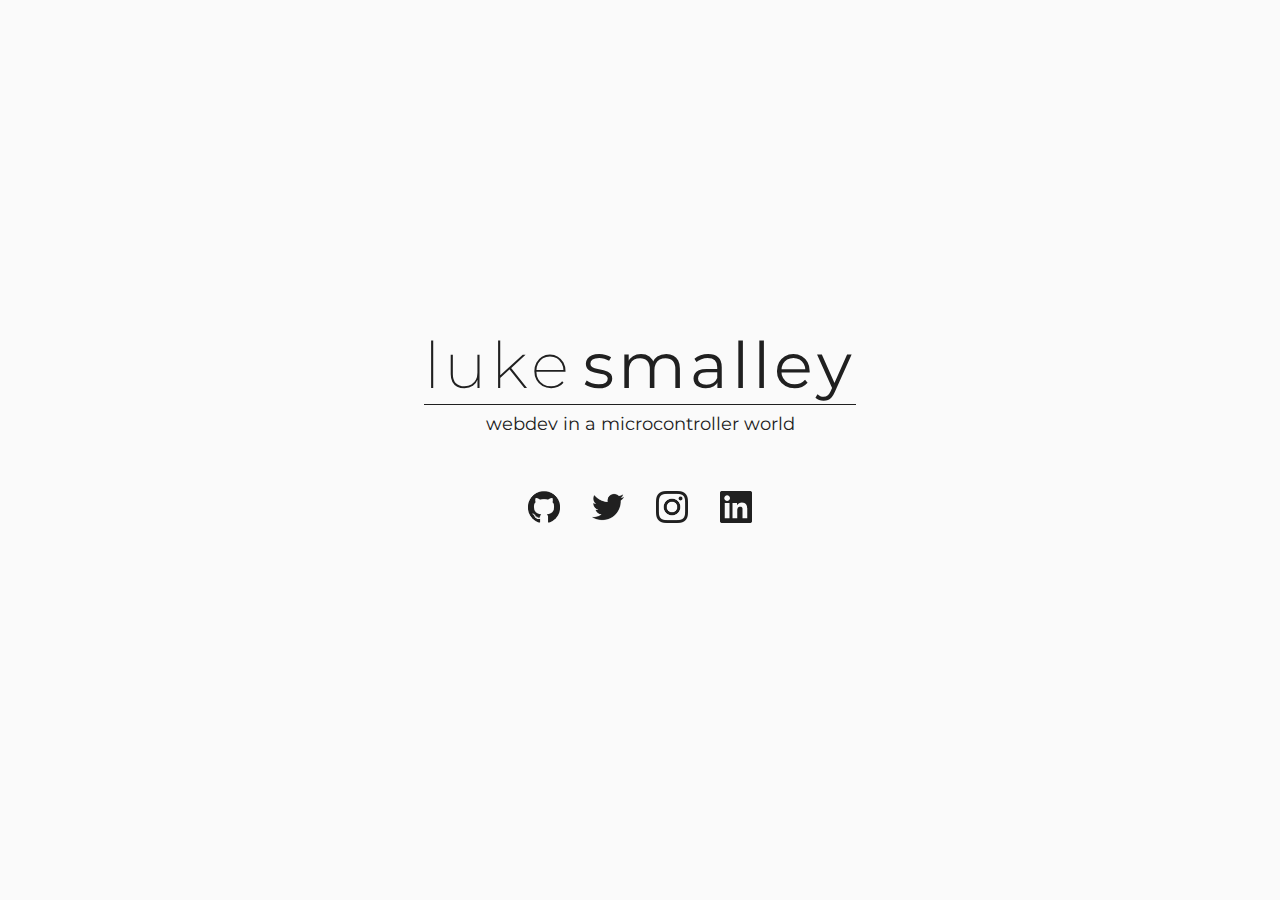
==== index.html @ 5326d5d7 "Fix relative paths" ====
<!doctype html>

<html lang="en">
  <head>
    <title>Luke Smalley</title>
    <link rel="stylesheet" href="https://fonts.googleapis.com/css?family=Montserrat:200,400">
    <link rel="stylesheet" href="./index.css"/>
  </head>
  <body>
    <!-- Heading -->
    <div class="heading">
      <h1 class="heading__title">luke&hairsp;<span class="heading__title--bold">smalley</span></h1>
      <h2 class="heading__subtitle">webdev in a microcontroller world</h2>
      <div class="heading__links">
        <a class="heading__link" href="https://github.com/lukedsmalley">
          <img class="heading__link-image" src="/github.png"/></a>
        <a class="heading__link" href="https://twitter.com/lukedsmalley">
          <img class="heading__link-image" src="/twitter.png"/></a>
        <a class="heading__link" href="https://www.instagram.com/lukedsmalley/">
          <img class="heading__link-image" src="/instagram.png"/></a>
        <a class="heading__link" href="https://linkedin.com/in/lukedsmalley/">
          <img class="heading__link-image" src="/linkedin.png"/></a>
      </div>
    </div>
  </body>
</html>
---- index.css ----
body {
  display: flex;
  flex-direction: column;
  align-items: center;
  background: #fafafa;
  color: #202020;
  font-family: 'Montserrat', sans-serif;
  margin: 0;
}

.heading {
  display: flex;
  flex-direction: column;
  justify-content: center;
  align-items: center;
  min-height: 100vh;
}

.heading__title {
  margin: 0;
  font-size: 64px;
  font-weight: 200;
  letter-spacing: 4px;
  border-bottom: 1px solid #202020;
}

.heading__title--bold {
  font-weight: 400;
}

.heading__subtitle {
  margin: 0;
  padding: 8px 0;
  font-size: 18px;
  font-weight: 400;
}

.heading__links {
  display: flex;
  justify-content: center;
  margin: 32px 0;
}

.heading__link {
  margin: 16px;
}

.heading__link-image {
  position: relative;
  height: 32px;
  width: 32px;
  transition: transform ease-in-out 0.2s;
}

.heading__link-image:hover {
  transform: scale(1.25)
}
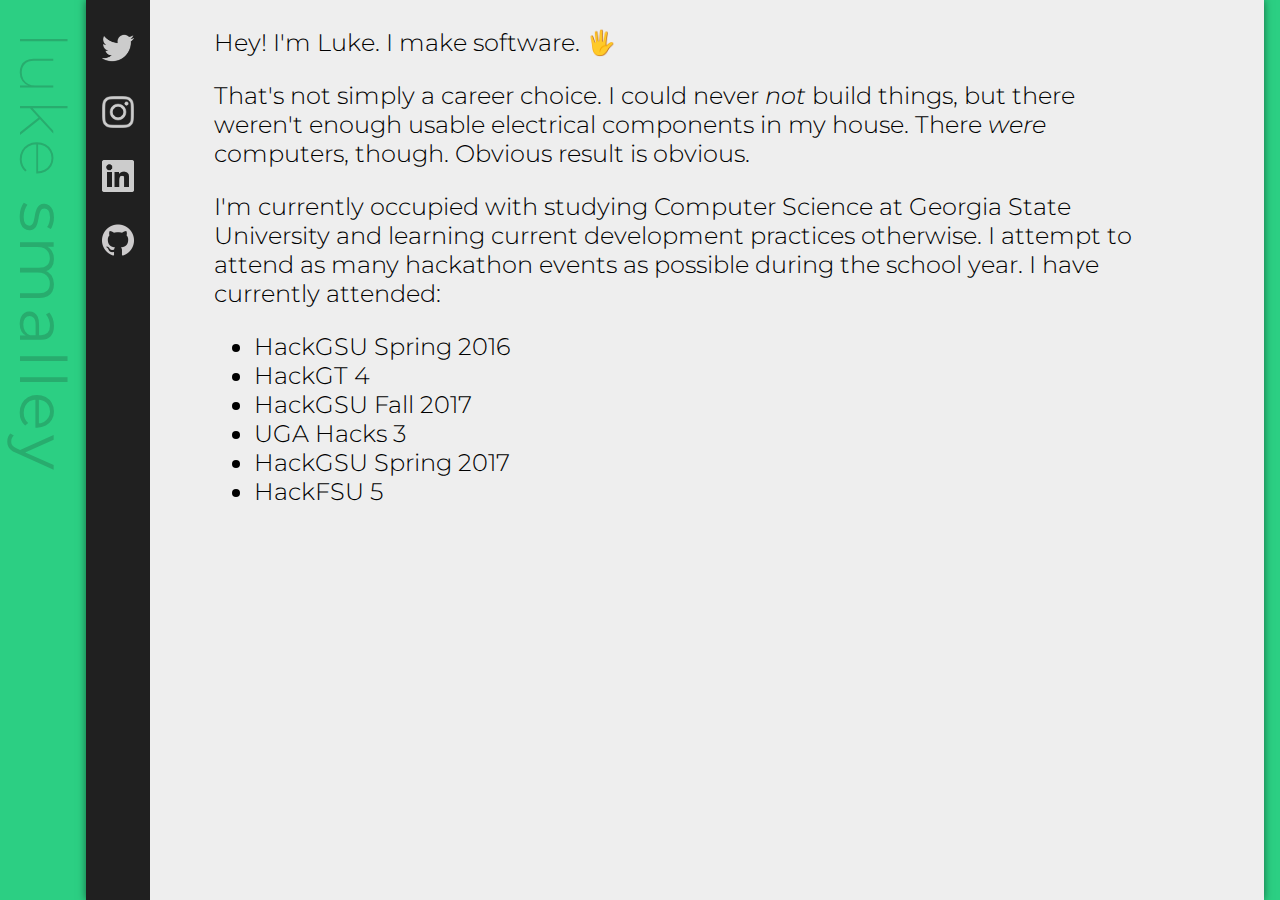
==== commit f167c100: "Colorful Update" ====
--- a/index.html
+++ b/index.html
@@ -3,23 +3,43 @@
 <html lang="en">
   <head>
     <title>Luke Smalley</title>
-    <link rel="stylesheet" href="https://fonts.googleapis.com/css?family=Montserrat:200,400">
+    <link rel="stylesheet" href="https://fonts.googleapis.com/css?family=Open+Sans:300,400">
+    <link rel="stylesheet" href="https://fonts.googleapis.com/css?family=Montserrat:200,300,400">
     <link rel="stylesheet" href="./index.css"/>
   </head>
   <body>
-    <!-- Heading -->
-    <div class="heading">
-      <h1 class="heading__title">luke&hairsp;<span class="heading__title--bold">smalley</span></h1>
-      <h2 class="heading__subtitle">webdev in a microcontroller world</h2>
-      <div class="heading__links">
-        <a class="heading__link" href="https://github.com/lukedsmalley">
-          <img class="heading__link-image" src="/github.png"/></a>
-        <a class="heading__link" href="https://twitter.com/lukedsmalley">
-          <img class="heading__link-image" src="/twitter.png"/></a>
-        <a class="heading__link" href="https://www.instagram.com/lukedsmalley/">
-          <img class="heading__link-image" src="/instagram.png"/></a>
-        <a class="heading__link" href="https://linkedin.com/in/lukedsmalley/">
-          <img class="heading__link-image" src="/linkedin.png"/></a>
+    <span class="heading">luke <b>smalley</b></span>
+    <div class="main">
+      <div class="hotlink-bar">
+        <a class="hotlink" href="https://twitter.com/lukedsmalley">
+          <img class="hotlink__inactive-image" src="./logos/twitter-light.png"/>
+          <img class="hotlink__hover-image" src="./logos/twitter-color.png"/>
+        </a>
+        <a class="hotlink" href="https://instagram.com/lukedsmalley">
+          <img class="hotlink__inactive-image" src="./logos/instagram-light.png"/>
+          <img class="hotlink__hover-image" src="./logos/instagram-color.png"/>
+        </a>
+        <a class="hotlink" href="https://linkedin.com/in/lukedsmalley">
+          <img class="hotlink__inactive-image" src="./logos/linkedin-light.png"/>
+          <img class="hotlink__hover-image" src="./logos/linkedin-color.png"/>
+        </a>
+        <a class="hotlink" href="https://github.com/lukedsmalley">
+          <img class="hotlink__inactive-image" src="./logos/github-light.png"/>
+          <img class="hotlink__hover-image" src="./logos/github-color.png"/>
+        </a>
+      </div>
+      <div class="intro">
+        <p>Hey! I'm Luke. I make software. 🖐</p>
+        <p>That's not simply a career choice. I could never <i>not</i> build things, but there weren't enough usable electrical components in my house. There <i>were</i> computers, though. Obvious result is obvious.</p>
+        <p>I'm currently occupied with studying Computer Science at Georgia State University and learning current development practices otherwise. I attempt to attend as many hackathon events as possible during the school year. I have currently attended:</p>
+        <ul>
+          <li>HackGSU Spring 2016</li>
+          <li>HackGT 4</li>
+          <li>HackGSU Fall 2017</li>
+          <li>UGA Hacks 3</li>
+          <li>HackGSU Spring 2017</li>
+          <li>HackFSU 5</li>
+        </ul>
       </div>
     </div>
   </body>
--- a/index.css
+++ b/index.css
@@ -1,58 +1,105 @@
 
 body {
+  align-items: stretch;
+  background-color: rgb(44, 207, 131);
   display: flex;
-  flex-direction: column;
-  align-items: center;
-  background: #fafafa;
-  color: #202020;
   font-family: 'Montserrat', sans-serif;
   margin: 0;
+  min-height: 100vh;
+  padding-right: 16px;
+}
+
+b {
+  font-weight: 400;
+}
+
+p {
+  font-size: 24px;
+  font-weight: 300;
+}
+
+li {
+  font-size: 24px;
+  font-weight: 300;
 }
 
 .heading {
+  color: rgb(40, 172, 110);
+  font-weight: 200;
+  font-size: 64px;
+  letter-spacing: 4px;
+  padding: 32px 4px;
+  text-orientation: mixed;
+  user-select: none;
+  writing-mode: vertical-lr;
+}
+
+.main {
+  align-items: stretch;
+  box-shadow: 0 0 8px rgba(0, 0, 0, 0.5);
+  display: flex;
+  flex-grow: 1;
+  z-index: 999;
+}
+
+.intro {
+  background-color: #eee;
+  flex-grow: 1;
+  padding: 4px 128px 4px 64px;
+}
+
+.hotlink-bar {
+  background-color: #202020;
   display: flex;
   flex-direction: column;
-  justify-content: center;
-  align-items: center;
-  min-height: 100vh;
+  padding: 16px 0;
 }
 
-.heading__title {
-  margin: 0;
-  font-size: 64px;
-  font-weight: 200;
-  letter-spacing: 4px;
-  border-bottom: 1px solid #202020;
+.hotlink {
+  height: 32px;
+  line-height: 0;
+  margin: 16px;
+  position: relative;
+  transform: scale(1);
+  transition: transform 0.3s ease-in-out;
+  width: 32px;
 }
 
-.heading__title--bold {
-  font-weight: 400;
+.hotlink:hover {
+  transform: scale(1.2);
 }
 
-.heading__subtitle {
-  margin: 0;
-  padding: 8px 0;
-  font-size: 18px;
-  font-weight: 400;
+.hotlink__inactive-image, .hotlink__hover-image {
+  opacity: 1;
+  position: absolute;
+  transition: opacity 0.3s ease-in-out;
+  width: 100%;
 }
 
-.heading__links {
-  display: flex;
-  justify-content: center;
-  margin: 32px 0;
-}
+.hotlink__inactive-image:hover { opacity: 0; }
+.hotlink__hover-image { opacity: 0; }
+.hotlink__hover-image:hover { opacity: 1; }
 
-.heading__link {
-  margin: 16px;
-}
+@media (max-width: 640px) {
+  body {
+    flex-direction: column;
+    padding-right: 0;
+  }
 
-.heading__link-image {
-  position: relative;
-  height: 32px;
-  width: 32px;
-  transition: transform ease-in-out 0.2s;
-}
+  .heading {
+    padding: 4px;
+    text-align: center;
+    text-orientation: initial;
+    writing-mode: initial;
+  }
 
-.heading__link-image:hover {
-  transform: scale(1.25)
+  .main {
+    flex-direction: column;
+  }
+
+  .hotlink-bar {
+    justify-content: center;
+    flex-direction: row;
+    padding: 4px;
+  }
 }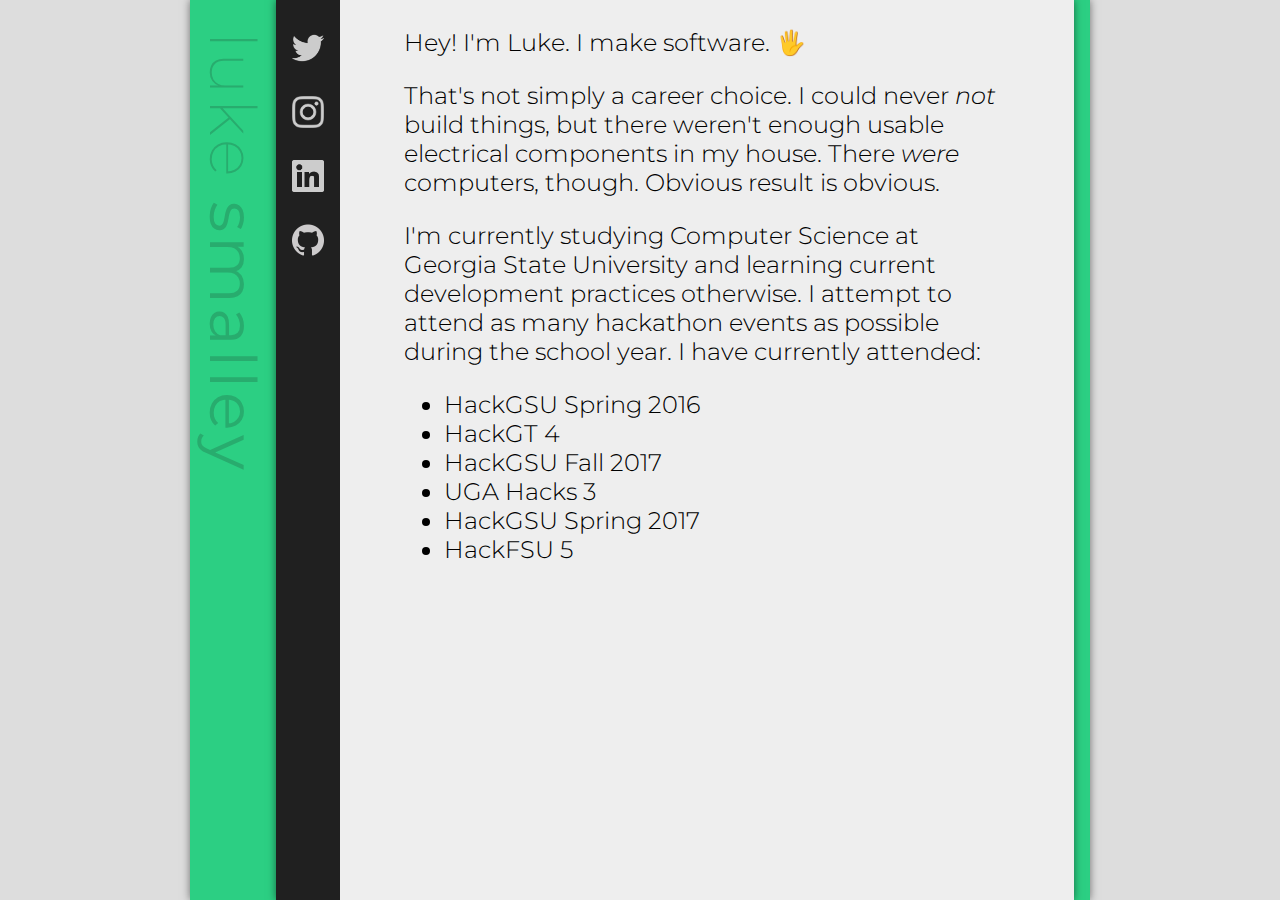
==== commit d5505f50: "Content now has maximum width" ====
--- a/index.html
+++ b/index.html
@@ -8,38 +8,40 @@
     <link rel="stylesheet" href="./index.css"/>
   </head>
   <body>
-    <span class="heading">luke <b>smalley</b></span>
-    <div class="main">
-      <div class="hotlink-bar">
-        <a class="hotlink" href="https://twitter.com/lukedsmalley">
-          <img class="hotlink__inactive-image" src="./logos/twitter-light.png"/>
-          <img class="hotlink__hover-image" src="./logos/twitter-color.png"/>
-        </a>
-        <a class="hotlink" href="https://instagram.com/lukedsmalley">
-          <img class="hotlink__inactive-image" src="./logos/instagram-light.png"/>
-          <img class="hotlink__hover-image" src="./logos/instagram-color.png"/>
-        </a>
-        <a class="hotlink" href="https://linkedin.com/in/lukedsmalley">
-          <img class="hotlink__inactive-image" src="./logos/linkedin-light.png"/>
-          <img class="hotlink__hover-image" src="./logos/linkedin-color.png"/>
-        </a>
-        <a class="hotlink" href="https://github.com/lukedsmalley">
-          <img class="hotlink__inactive-image" src="./logos/github-light.png"/>
-          <img class="hotlink__hover-image" src="./logos/github-color.png"/>
-        </a>
-      </div>
-      <div class="intro">
-        <p>Hey! I'm Luke. I make software. 🖐</p>
-        <p>That's not simply a career choice. I could never <i>not</i> build things, but there weren't enough usable electrical components in my house. There <i>were</i> computers, though. Obvious result is obvious.</p>
-        <p>I'm currently occupied with studying Computer Science at Georgia State University and learning current development practices otherwise. I attempt to attend as many hackathon events as possible during the school year. I have currently attended:</p>
-        <ul>
-          <li>HackGSU Spring 2016</li>
-          <li>HackGT 4</li>
-          <li>HackGSU Fall 2017</li>
-          <li>UGA Hacks 3</li>
-          <li>HackGSU Spring 2017</li>
-          <li>HackFSU 5</li>
-        </ul>
+    <div class="card back-card">
+      <span class="heading">luke <b>smalley</b></span>
+      <div class="card front-card">
+        <div class="hotlink-bar">
+          <a class="hotlink" href="https://twitter.com/lukedsmalley">
+            <img class="hotlink__inactive-image" src="./logos/twitter-light.png"/>
+            <img class="hotlink__hover-image" src="./logos/twitter-color.png"/>
+          </a>
+          <a class="hotlink" href="https://instagram.com/lukedsmalley">
+            <img class="hotlink__inactive-image" src="./logos/instagram-light.png"/>
+            <img class="hotlink__hover-image" src="./logos/instagram-color.png"/>
+          </a>
+          <a class="hotlink" href="https://linkedin.com/in/lukedsmalley">
+            <img class="hotlink__inactive-image" src="./logos/linkedin-light.png"/>
+            <img class="hotlink__hover-image" src="./logos/linkedin-color.png"/>
+          </a>
+          <a class="hotlink" href="https://github.com/lukedsmalley">
+            <img class="hotlink__inactive-image" src="./logos/github-light.png"/>
+            <img class="hotlink__hover-image" src="./logos/github-color.png"/>
+          </a>
+        </div>
+        <div class="intro">
+          <p>Hey! I'm Luke. I make software. 🖐</p>
+          <p>That's not simply a career choice. I could never <i>not</i> build things, but there weren't enough usable electrical components in my house. There <i>were</i> computers, though. Obvious result is obvious.</p>
+          <p>I'm currently studying Computer Science at Georgia State University and learning current development practices otherwise. I attempt to attend as many hackathon events as possible during the school year. I have currently attended:</p>
+          <ul>
+            <li>HackGSU Spring 2016</li>
+            <li>HackGT 4</li>
+            <li>HackGSU Fall 2017</li>
+            <li>UGA Hacks 3</li>
+            <li>HackGSU Spring 2017</li>
+            <li>HackFSU 5</li>
+          </ul>
+        </div>
       </div>
     </div>
   </body>
--- a/index.css
+++ b/index.css
@@ -1,26 +1,31 @@
 
 body {
-  align-items: stretch;
-  background-color: rgb(44, 207, 131);
-  display: flex;
+  background-color: #ddd;
   font-family: 'Montserrat', sans-serif;
   margin: 0;
-  min-height: 100vh;
-  padding-right: 16px;
 }
 
 b {
   font-weight: 400;
 }
 
-p {
+p, li {
   font-size: 24px;
   font-weight: 300;
 }
 
-li {
-  font-size: 24px;
-  font-weight: 300;
+.card {
+  box-shadow: 0 0 8px rgba(0, 0, 0, 0.5);
+  z-index: 999;
+}
+
+.back-card {
+  align-items: stretch;
+  background-color: rgb(44, 207, 131);
+  display: flex;
+  margin-left: calc(50vw - 50vmin);
+  max-width: 100vmin;
+  min-height: 100vh;
 }
 
 .heading {
@@ -34,18 +39,17 @@
   writing-mode: vertical-lr;
 }
 
-.main {
+.front-card {
   align-items: stretch;
-  box-shadow: 0 0 8px rgba(0, 0, 0, 0.5);
   display: flex;
   flex-grow: 1;
-  z-index: 999;
+  margin-right: 16px;
 }
 
 .intro {
   background-color: #eee;
   flex-grow: 1;
-  padding: 4px 128px 4px 64px;
+  padding: 4px 64px;
 }
 
 .hotlink-bar {
@@ -81,7 +85,7 @@
 .hotlink__hover-image:hover { opacity: 1; }
 
 @media (max-width: 640px) {
-  body {
+  .back-card {
     flex-direction: column;
     padding-right: 0;
   }
@@ -93,13 +97,14 @@
     writing-mode: initial;
   }
 
-  .main {
+  .front-card {
     flex-direction: column;
+    margin: 0;
   }
 
   .hotlink-bar {
     justify-content: center;
     flex-direction: row;
-    padding: 4px;
+    padding: 0 16px;
   }
 }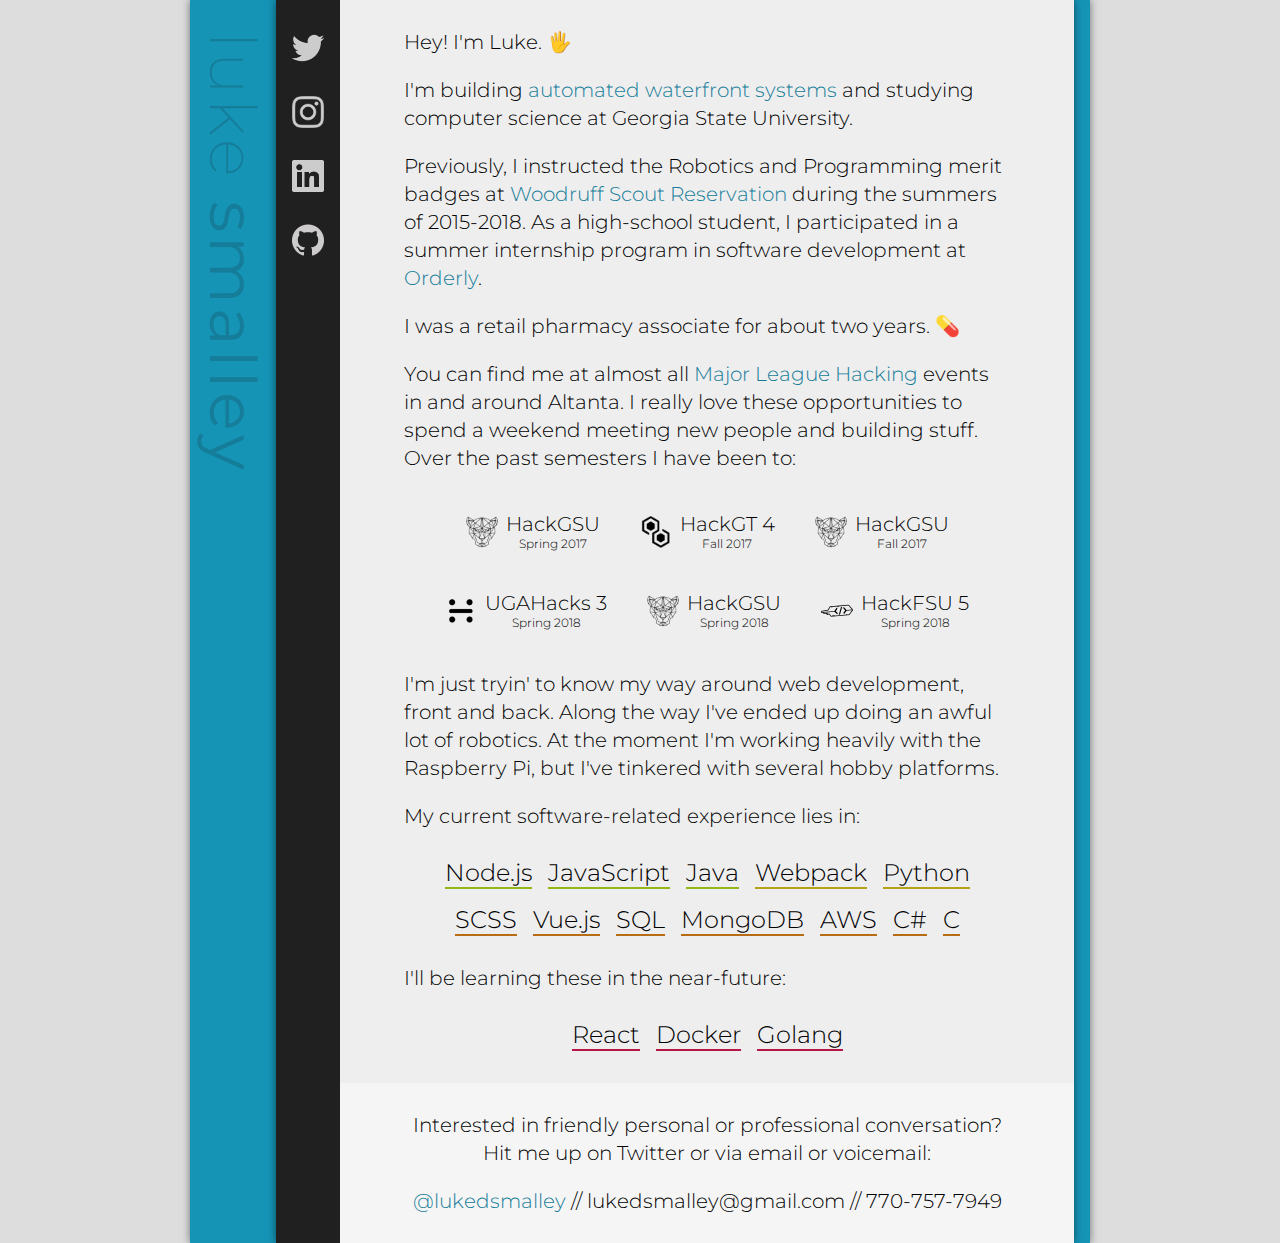
==== commit adb47ded: "web 3.0" ====
--- a/index.html
+++ b/index.html
@@ -3,46 +3,128 @@
 <html lang="en">
   <head>
     <title>Luke Smalley</title>
+    <meta name="viewport" content="width=device-width, initial-scale=1"/>
     <link rel="stylesheet" href="https://fonts.googleapis.com/css?family=Open+Sans:300,400">
     <link rel="stylesheet" href="https://fonts.googleapis.com/css?family=Montserrat:200,300,400">
-    <link rel="stylesheet" href="./index.css"/>
+    <link rel="stylesheet" href="./layout.css"/>
+    <link rel="stylesheet" href="./intro.css"/>
   </head>
   <body>
+    <script>
+      function pickHue() {
+        let hue = Math.random() * 360;
+        if (hue < 10 || (hue > 60 && hue < 130) || (hue > 220 && hue < 270) || hue > 350) return pickHue();
+        else return hue;
+      }
+      let hue = pickHue();
+      document.querySelector('body').style.setProperty('--theme', 'hsl(' + hue + 'deg, 78%, 40%)');
+      document.querySelector('body').style.setProperty('--theme-dark', 'hsl(' + hue + 'deg, 76%, 34%)');
+      document.querySelector('body').style.setProperty('--skill-expert', 'hsl(' + (hue + 240) + 'deg, 78%, 40%)');
+      document.querySelector('body').style.setProperty('--skill-familiar', 'hsl(' + (hue + 220) + 'deg, 78%, 40%)');
+      document.querySelector('body').style.setProperty('--skill-aquainted', 'hsl(' + (hue + 200) + 'deg, 78%, 40%)');
+      document.querySelector('body').style.setProperty('--skill-exposed', 'hsl(' + (hue + 150) + 'deg, 78%, 40%)');
+    </script>
     <div class="card back-card">
       <span class="heading">luke <b>smalley</b></span>
       <div class="card front-card">
         <div class="hotlink-bar">
           <a class="hotlink" href="https://twitter.com/lukedsmalley">
-            <img class="hotlink__inactive-image" src="./logos/twitter-light.png"/>
-            <img class="hotlink__hover-image" src="./logos/twitter-color.png"/>
+            <img class="hotlink__inactive-image" src="./logos/social/twitter-light.png"/>
+            <img class="hotlink__hover-image" src="./logos/social/twitter-color.png"/>
           </a>
           <a class="hotlink" href="https://instagram.com/lukedsmalley">
-            <img class="hotlink__inactive-image" src="./logos/instagram-light.png"/>
-            <img class="hotlink__hover-image" src="./logos/instagram-color.png"/>
+            <img class="hotlink__inactive-image" src="./logos/social/instagram-light.png"/>
+            <img class="hotlink__hover-image" src="./logos/social/instagram-color.png"/>
           </a>
           <a class="hotlink" href="https://linkedin.com/in/lukedsmalley">
-            <img class="hotlink__inactive-image" src="./logos/linkedin-light.png"/>
-            <img class="hotlink__hover-image" src="./logos/linkedin-color.png"/>
+            <img class="hotlink__inactive-image" src="./logos/social/linkedin-light.png"/>
+            <img class="hotlink__hover-image" src="./logos/social/linkedin-color.png"/>
           </a>
           <a class="hotlink" href="https://github.com/lukedsmalley">
-            <img class="hotlink__inactive-image" src="./logos/github-light.png"/>
-            <img class="hotlink__hover-image" src="./logos/github-color.png"/>
+            <img class="hotlink__inactive-image" src="./logos/social/github-light.png"/>
+            <img class="hotlink__hover-image" src="./logos/social/github-color.png"/>
           </a>
         </div>
         <div class="intro">
-          <p>Hey! I'm Luke. I make software. 🖐</p>
-          <p>That's not simply a career choice. I could never <i>not</i> build things, but there weren't enough usable electrical components in my house. There <i>were</i> computers, though. Obvious result is obvious.</p>
-          <p>I'm currently studying Computer Science at Georgia State University and learning current development practices otherwise. I attempt to attend as many hackathon events as possible during the school year. I have currently attended:</p>
-          <ul>
-            <li>HackGSU Spring 2016</li>
-            <li>HackGT 4</li>
-            <li>HackGSU Fall 2017</li>
-            <li>UGA Hacks 3</li>
-            <li>HackGSU Spring 2017</li>
-            <li>HackFSU 5</li>
-          </ul>
+          <div class="intro-section bio">
+            <p>Hey! I'm Luke. 🖐</p>
+            <p>I'm building <a class="intro-link" href="https://ottodock.com">automated waterfront systems</a> and studying computer science at Georgia State University.</p>
+            <p>Previously, I instructed the Robotics and Programming merit badges at <a class="intro-link" href="https://www.campwoodruff.org">Woodruff Scout Reservation</a> during the summers of 2015-2018. As a high-school student, I participated in a summer internship program in software development at <a class="intro-link" href="https://www.getorderly.com">Orderly</a>.</p>
+            <p>I was a retail pharmacy associate for about two years. 💊</p>
+            <p>You can find me at almost all <a class="intro-link" href="https://mlh.io">Major League Hacking</a> events in and around Altanta. I really love these opportunities to spend a weekend meeting new people and building stuff. Over the past semesters I have been to:</p>
+            <div class="events">
+              <div class="event">
+                <img class="event__image" src="./logos/events/hackgsu-dark.png"/>
+                <div class="event__description">
+                  <span class="event__name">HackGSU</span>
+                  <span class="event__semester">Spring 2017</span>
+                </div>
+              </div>
+              <div class="event">
+                <img class="event__image" src="./logos/events/hackgt-dark.png"/>
+                <div class="event__description">
+                  <span class="event__name">HackGT 4</span>
+                  <span class="event__semester">Fall 2017</span>
+                </div>
+              </div>
+              <div class="event">
+                <img class="event__image" src="./logos/events/hackgsu-dark.png"/>
+                <div class="event__description">
+                  <span class="event__name">HackGSU</span>
+                  <span class="event__semester">Fall 2017</span>
+                </div>
+              </div>
+              <div class="event">
+                <img class="event__image" src="./logos/events/ugahacks-dark.png"/>
+                <div class="event__description">
+                  <span class="event__name">UGAHacks 3</span>
+                  <span class="event__semester">Spring 2018</span>
+                </div>
+              </div>
+              <div class="event">
+                <img class="event__image" src="./logos/events/hackgsu-dark.png"/>
+                <div class="event__description">
+                  <span class="event__name">HackGSU</span>
+                  <span class="event__semester">Spring 2018</span>
+                </div>
+              </div>
+              <div class="event">
+                <img class="event__image" src="./logos/events/hackfsu-dark.png"/>
+                <div class="event__description">
+                  <span class="event__name">HackFSU 5</span>
+                  <span class="event__semester">Spring 2018</span>
+                </div>
+              </div>
+            </div>
+            <p>I'm just tryin' to know my way around web development, front and back. Along the way I've ended up doing an awful lot of robotics. At the moment I'm working heavily with the Raspberry Pi, but I've tinkered with several hobby platforms.</p>
+            <p>My current software-related experience lies in:</p>
+            <div class="technologies">
+              <span class="technology technology--expert">Node.js</span>
+              <span class="technology technology--expert">JavaScript</span>
+              <span class="technology technology--expert">Java</span>
+              <span class="technology technology--familiar">Webpack</span>
+              <span class="technology technology--familiar">Python</span>
+              <span class="technology technology--aquainted">SCSS</span>
+              <span class="technology technology--aquainted">Vue.js</span>
+              <span class="technology technology--aquainted">SQL</span>
+              <span class="technology technology--aquainted">MongoDB</span>
+              <span class="technology technology--aquainted">AWS</span>
+              <span class="technology technology--aquainted">C#</span>
+              <span class="technology technology--aquainted">C</span>
+            </div>
+            <p>I'll be learning these in the near-future:</p>
+            <div class="technologies">
+              <span class="technology technology--exposed">React</span>
+              <span class="technology technology--exposed">Docker</span>
+              <span class="technology technology--exposed">Golang</span>
+            </div>
+          </div>
+          <div class="intro-section contact">
+            <p>Interested in friendly personal or professional conversation? Hit me up on Twitter or via email or voicemail:</p>
+            <p><a class="intro-link" href="https://twitter.com/lukedsmalley">@lukedsmalley</a> // lukedsmalley@gmail.com // 770-757-7949</p>
+          </div>
         </div>
       </div>
     </div>
   </body>
-</html>+</html>
--- a/layout.css
+++ b/layout.css
@@ -0,0 +1,126 @@
+
+body {
+  background-color: #ddd;
+  font-family: 'Montserrat', sans-serif;
+  margin: 0;
+}
+
+b {
+  font-weight: 400;
+}
+
+p, li {
+  font-size: 20px;
+  font-weight: 300;
+  line-height: 1.75rem;
+}
+
+.card {
+  box-shadow: 0 0 8px rgba(0, 0, 0, 0.5);
+  z-index: 999;
+}
+
+.back-card {
+  align-items: stretch;
+  background-color: var(--theme);
+  display: flex;
+  margin-left: calc(50vw - 450px);
+  max-width: 900px;
+  min-height: 100vh;
+}
+
+@media (max-width: 900px) {
+  .back-card {
+    margin-left: 0;
+    max-width: 100%;
+  }
+}
+
+.heading {
+  color: var(--theme-dark);
+  font-weight: 200;
+  font-size: 64px;
+  letter-spacing: 4px;
+  padding: 32px 4px;
+  text-orientation: mixed;
+  user-select: none;
+  writing-mode: vertical-lr;
+}
+
+.front-card {
+  align-items: stretch;
+  display: flex;
+  flex-grow: 1;
+  margin-right: 16px;
+}
+
+.hotlink-bar {
+  background-color: #202020;
+  display: flex;
+  flex-direction: column;
+  padding: 16px 0;
+}
+
+.hotlink {
+  height: 32px;
+  line-height: 0;
+  margin: 16px;
+  position: relative;
+  transform: scale(1);
+  transition: transform 0.3s ease-in-out;
+  width: 32px; 
+}
+
+.hotlink:hover {
+  transform: scale(1.2);
+}
+
+.hotlink__inactive-image, .hotlink__hover-image {
+  opacity: 1;
+  position: absolute;
+  transition: opacity 0.3s ease-in-out;
+  width: 100%;
+}
+
+.hotlink__inactive-image:hover { opacity: 0; }
+.hotlink__hover-image { opacity: 0; }
+.hotlink__hover-image:hover { opacity: 1; }
+
+.intro {
+  background-color: #eee;
+  flex-grow: 1;
+}
+
+.intro-section {
+  padding: 8px 64px;
+}
+
+@media (max-width: 640px) {
+  .back-card {
+    flex-direction: column;
+    padding-right: 0;
+  }
+
+  .heading {
+    font-size: 44px;
+    padding: 16px 4px 4px 4px;
+    text-align: center;
+    text-orientation: initial;
+    writing-mode: initial;
+  }
+
+  .front-card {
+    flex-direction: column;
+    margin: 0;
+  }
+
+  .intro-section {
+    padding: 4px 32px;
+  }
+
+  .hotlink-bar {
+    justify-content: center;
+    flex-direction: row;
+    padding: 0 16px;
+  }
+}--- a/intro.css
+++ b/intro.css
@@ -0,0 +1,88 @@
+
+.rule {
+  border-bottom: 1.5px dotted #ccc;
+  margin-top: 2em;
+  margin-bottom: 2em;
+}
+
+.intro-link {
+  text-decoration: none;
+  border-radius: 4px;
+  color: var(--theme-dark);
+  transition: all 0.3s ease-in-out;
+}
+
+.intro-link:hover {
+  color: #eee;
+  background: var(--theme-dark);
+}
+
+.events {
+  display: flex;
+  flex-wrap: wrap;
+  justify-content: center;
+}
+
+.event {
+  font-size: 20px;
+  font-weight: 300;
+  align-items: center;
+  /*background-color: #fafafa;
+  border-radius: 8px;
+  box-shadow: 0 0 2px rgba(0, 0, 0, 0.5);*/
+  display: flex;
+  justify-content: center;
+  padding: 12px;
+  margin: 8px;
+}
+
+.event__image {
+  height: 32px;
+  margin-right: 8px;
+}
+
+.event__description {
+  display: flex;
+  flex-direction: column;
+  align-items: center;
+}
+
+.event__semester {
+  font-size: 12px;
+}
+
+.technologies {
+  display: flex;
+  flex-wrap: wrap;
+  justify-content: center;
+  margin-top: 1em;
+  margin-bottom: 1em;
+}
+
+.technology {
+  font-size: 24px;
+  font-weight: 300;
+  border-bottom: 2px solid;
+  margin: 8px;
+}
+
+.technology--expert {
+  border-bottom-color: var(--skill-expert); /*#0a0*/
+}
+
+.technology--familiar {
+  border-bottom-color: var(--skill-familiar); /*#7a0*/ 
+}
+
+.technology--aquainted {
+  border-bottom-color: var(--skill-aquainted); /*#bb0*/
+}
+
+.technology--exposed {
+  border-bottom-color: var(--skill-exposed); /*#b80*/
+}
+
+.contact {
+  background-color: #f5f5f5;
+  text-align: center;
+}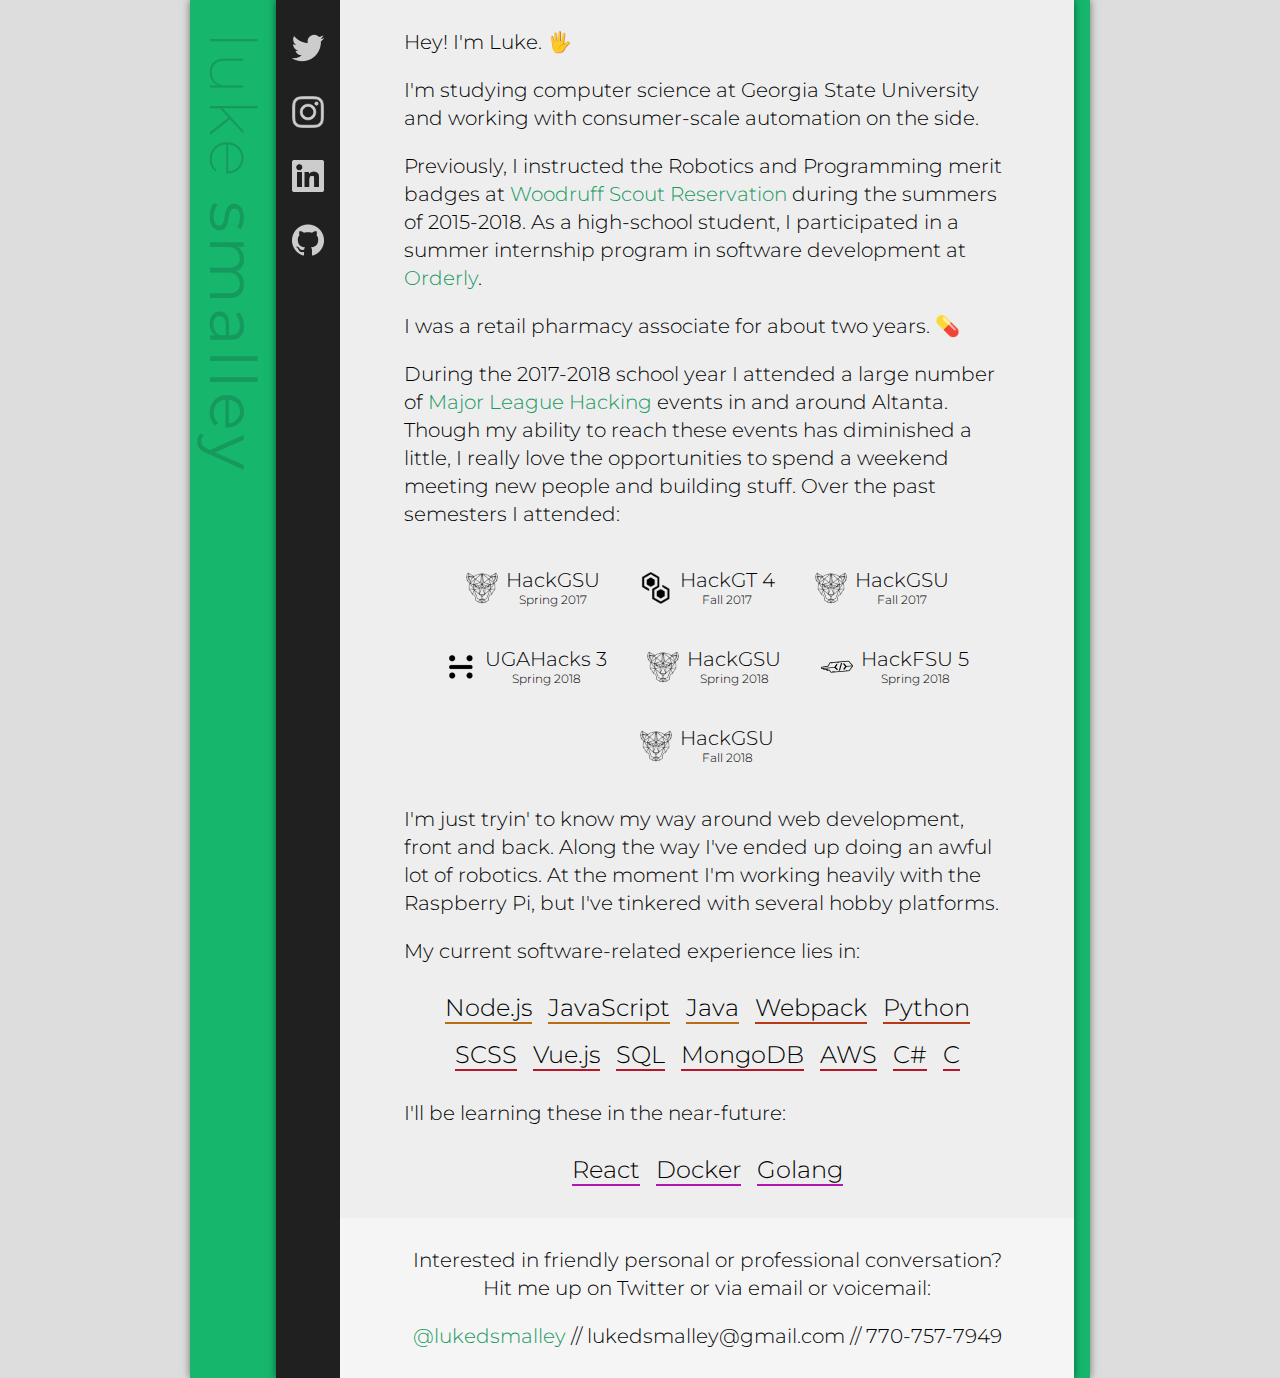
==== commit ead59c6a: "Wording fix, added HackGSU Fall 2018" ====
--- a/index.html
+++ b/index.html
@@ -48,10 +48,10 @@
         <div class="intro">
           <div class="intro-section bio">
             <p>Hey! I'm Luke. 🖐</p>
-            <p>I'm building <a class="intro-link" href="https://ottodock.com">automated waterfront systems</a> and studying computer science at Georgia State University.</p>
+            <p>I'm studying computer science at Georgia State University and working with consumer-scale automation on the side.</p>
             <p>Previously, I instructed the Robotics and Programming merit badges at <a class="intro-link" href="https://www.campwoodruff.org">Woodruff Scout Reservation</a> during the summers of 2015-2018. As a high-school student, I participated in a summer internship program in software development at <a class="intro-link" href="https://www.getorderly.com">Orderly</a>.</p>
             <p>I was a retail pharmacy associate for about two years. 💊</p>
-            <p>You can find me at almost all <a class="intro-link" href="https://mlh.io">Major League Hacking</a> events in and around Altanta. I really love these opportunities to spend a weekend meeting new people and building stuff. Over the past semesters I have been to:</p>
+            <p>During the 2017-2018 school year I attended a large number of <a class="intro-link" href="https://mlh.io">Major League Hacking</a> events in and around Altanta. Though my ability to reach these events has diminished a little, I really love the opportunities to spend a weekend meeting new people and building stuff. Over the past semesters I attended:</p>
             <div class="events">
               <div class="event">
                 <img class="event__image" src="./logos/events/hackgsu-dark.png"/>
@@ -95,6 +95,13 @@
                   <span class="event__semester">Spring 2018</span>
                 </div>
               </div>
+              <div class="event">
+                <img class="event__image" src="./logos/events/hackgsu-dark.png"/>
+                <div class="event__description">
+                  <span class="event__name">HackGSU</span>
+                  <span class="event__semester">Fall 2018</span>
+                </div>
+              </div>
             </div>
             <p>I'm just tryin' to know my way around web development, front and back. Along the way I've ended up doing an awful lot of robotics. At the moment I'm working heavily with the Raspberry Pi, but I've tinkered with several hobby platforms.</p>
             <p>My current software-related experience lies in:</p>
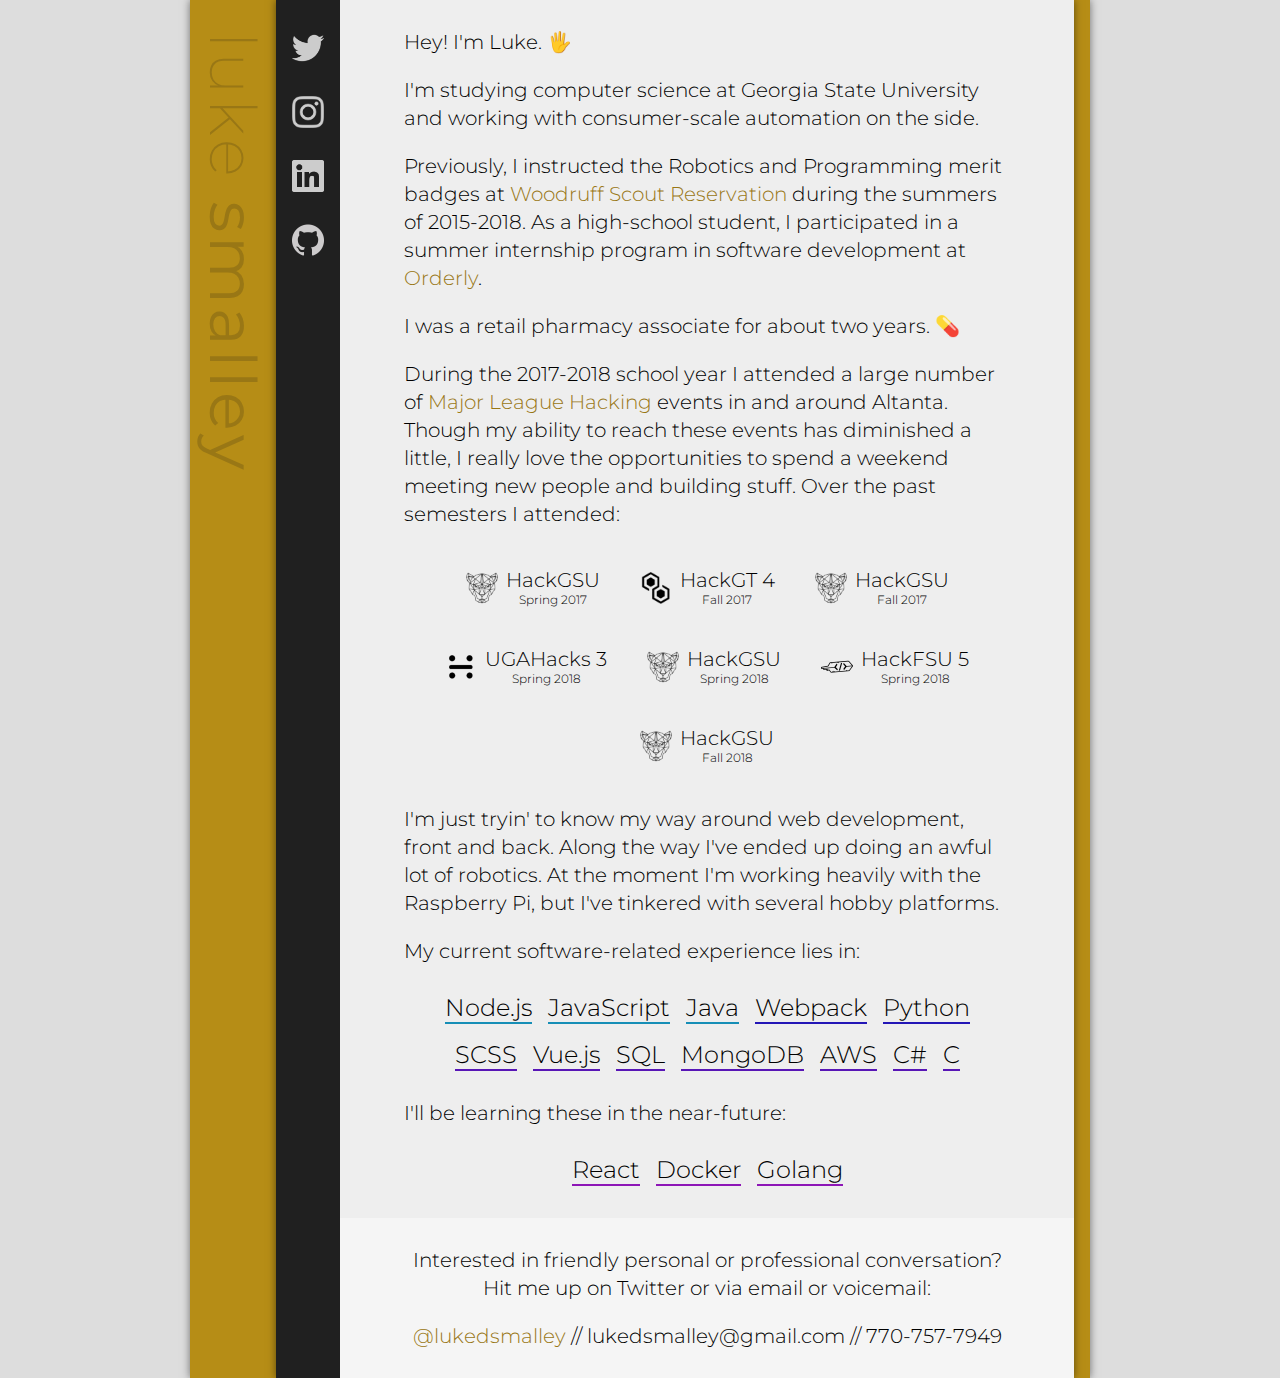
==== commit e2465241: "Coloration adjustment" ====
--- a/index.html
+++ b/index.html
@@ -1,137 +1,137 @@
-<!doctype html>
-
-<html lang="en">
-  <head>
-    <title>Luke Smalley</title>
-    <meta name="viewport" content="width=device-width, initial-scale=1"/>
-    <link rel="stylesheet" href="https://fonts.googleapis.com/css?family=Open+Sans:300,400">
-    <link rel="stylesheet" href="https://fonts.googleapis.com/css?family=Montserrat:200,300,400">
-    <link rel="stylesheet" href="./layout.css"/>
-    <link rel="stylesheet" href="./intro.css"/>
-  </head>
-  <body>
-    <script>
-      function pickHue() {
-        let hue = Math.random() * 360;
-        if (hue < 10 || (hue > 60 && hue < 130) || (hue > 220 && hue < 270) || hue > 350) return pickHue();
-        else return hue;
-      }
-      let hue = pickHue();
-      document.querySelector('body').style.setProperty('--theme', 'hsl(' + hue + 'deg, 78%, 40%)');
-      document.querySelector('body').style.setProperty('--theme-dark', 'hsl(' + hue + 'deg, 76%, 34%)');
-      document.querySelector('body').style.setProperty('--skill-expert', 'hsl(' + (hue + 240) + 'deg, 78%, 40%)');
-      document.querySelector('body').style.setProperty('--skill-familiar', 'hsl(' + (hue + 220) + 'deg, 78%, 40%)');
-      document.querySelector('body').style.setProperty('--skill-aquainted', 'hsl(' + (hue + 200) + 'deg, 78%, 40%)');
-      document.querySelector('body').style.setProperty('--skill-exposed', 'hsl(' + (hue + 150) + 'deg, 78%, 40%)');
-    </script>
-    <div class="card back-card">
-      <span class="heading">luke <b>smalley</b></span>
-      <div class="card front-card">
-        <div class="hotlink-bar">
-          <a class="hotlink" href="https://twitter.com/lukedsmalley">
-            <img class="hotlink__inactive-image" src="./logos/social/twitter-light.png"/>
-            <img class="hotlink__hover-image" src="./logos/social/twitter-color.png"/>
-          </a>
-          <a class="hotlink" href="https://instagram.com/lukedsmalley">
-            <img class="hotlink__inactive-image" src="./logos/social/instagram-light.png"/>
-            <img class="hotlink__hover-image" src="./logos/social/instagram-color.png"/>
-          </a>
-          <a class="hotlink" href="https://linkedin.com/in/lukedsmalley">
-            <img class="hotlink__inactive-image" src="./logos/social/linkedin-light.png"/>
-            <img class="hotlink__hover-image" src="./logos/social/linkedin-color.png"/>
-          </a>
-          <a class="hotlink" href="https://github.com/lukedsmalley">
-            <img class="hotlink__inactive-image" src="./logos/social/github-light.png"/>
-            <img class="hotlink__hover-image" src="./logos/social/github-color.png"/>
-          </a>
-        </div>
-        <div class="intro">
-          <div class="intro-section bio">
-            <p>Hey! I'm Luke. 🖐</p>
-            <p>I'm studying computer science at Georgia State University and working with consumer-scale automation on the side.</p>
-            <p>Previously, I instructed the Robotics and Programming merit badges at <a class="intro-link" href="https://www.campwoodruff.org">Woodruff Scout Reservation</a> during the summers of 2015-2018. As a high-school student, I participated in a summer internship program in software development at <a class="intro-link" href="https://www.getorderly.com">Orderly</a>.</p>
-            <p>I was a retail pharmacy associate for about two years. 💊</p>
-            <p>During the 2017-2018 school year I attended a large number of <a class="intro-link" href="https://mlh.io">Major League Hacking</a> events in and around Altanta. Though my ability to reach these events has diminished a little, I really love the opportunities to spend a weekend meeting new people and building stuff. Over the past semesters I attended:</p>
-            <div class="events">
-              <div class="event">
-                <img class="event__image" src="./logos/events/hackgsu-dark.png"/>
-                <div class="event__description">
-                  <span class="event__name">HackGSU</span>
-                  <span class="event__semester">Spring 2017</span>
-                </div>
-              </div>
-              <div class="event">
-                <img class="event__image" src="./logos/events/hackgt-dark.png"/>
-                <div class="event__description">
-                  <span class="event__name">HackGT 4</span>
-                  <span class="event__semester">Fall 2017</span>
-                </div>
-              </div>
-              <div class="event">
-                <img class="event__image" src="./logos/events/hackgsu-dark.png"/>
-                <div class="event__description">
-                  <span class="event__name">HackGSU</span>
-                  <span class="event__semester">Fall 2017</span>
-                </div>
-              </div>
-              <div class="event">
-                <img class="event__image" src="./logos/events/ugahacks-dark.png"/>
-                <div class="event__description">
-                  <span class="event__name">UGAHacks 3</span>
-                  <span class="event__semester">Spring 2018</span>
-                </div>
-              </div>
-              <div class="event">
-                <img class="event__image" src="./logos/events/hackgsu-dark.png"/>
-                <div class="event__description">
-                  <span class="event__name">HackGSU</span>
-                  <span class="event__semester">Spring 2018</span>
-                </div>
-              </div>
-              <div class="event">
-                <img class="event__image" src="./logos/events/hackfsu-dark.png"/>
-                <div class="event__description">
-                  <span class="event__name">HackFSU 5</span>
-                  <span class="event__semester">Spring 2018</span>
-                </div>
-              </div>
-              <div class="event">
-                <img class="event__image" src="./logos/events/hackgsu-dark.png"/>
-                <div class="event__description">
-                  <span class="event__name">HackGSU</span>
-                  <span class="event__semester">Fall 2018</span>
-                </div>
-              </div>
-            </div>
-            <p>I'm just tryin' to know my way around web development, front and back. Along the way I've ended up doing an awful lot of robotics. At the moment I'm working heavily with the Raspberry Pi, but I've tinkered with several hobby platforms.</p>
-            <p>My current software-related experience lies in:</p>
-            <div class="technologies">
-              <span class="technology technology--expert">Node.js</span>
-              <span class="technology technology--expert">JavaScript</span>
-              <span class="technology technology--expert">Java</span>
-              <span class="technology technology--familiar">Webpack</span>
-              <span class="technology technology--familiar">Python</span>
-              <span class="technology technology--aquainted">SCSS</span>
-              <span class="technology technology--aquainted">Vue.js</span>
-              <span class="technology technology--aquainted">SQL</span>
-              <span class="technology technology--aquainted">MongoDB</span>
-              <span class="technology technology--aquainted">AWS</span>
-              <span class="technology technology--aquainted">C#</span>
-              <span class="technology technology--aquainted">C</span>
-            </div>
-            <p>I'll be learning these in the near-future:</p>
-            <div class="technologies">
-              <span class="technology technology--exposed">React</span>
-              <span class="technology technology--exposed">Docker</span>
-              <span class="technology technology--exposed">Golang</span>
-            </div>
-          </div>
-          <div class="intro-section contact">
-            <p>Interested in friendly personal or professional conversation? Hit me up on Twitter or via email or voicemail:</p>
-            <p><a class="intro-link" href="https://twitter.com/lukedsmalley">@lukedsmalley</a> // lukedsmalley@gmail.com // 770-757-7949</p>
-          </div>
-        </div>
-      </div>
-    </div>
-  </body>
-</html>
+<!doctype html>
+
+<html lang="en">
+  <head>
+    <title>Luke Smalley</title>
+    <meta name="viewport" content="width=device-width, initial-scale=1"/>
+    <link rel="stylesheet" href="https://fonts.googleapis.com/css?family=Open+Sans:300,400">
+    <link rel="stylesheet" href="https://fonts.googleapis.com/css?family=Montserrat:200,300,400">
+    <link rel="stylesheet" href="./layout.css"/>
+    <link rel="stylesheet" href="./intro.css"/>
+  </head>
+  <body>
+    <script>
+      function pickHue() {
+        let hue = Math.random() * 360;
+        if (hue < 10 || (hue > 60 && hue < 130) || (hue > 220 && hue < 340) || hue > 350) return pickHue();
+        else return hue;
+      }
+      let hue = pickHue();
+      document.querySelector('body').style.setProperty('--theme', 'hsl(' + hue + 'deg, 78%, 40%)');
+      document.querySelector('body').style.setProperty('--theme-dark', 'hsl(' + hue + 'deg, 76%, 34%)');
+      document.querySelector('body').style.setProperty('--skill-exposed', 'hsl(' + (hue + 240) + 'deg, 78%, 40%)');
+      document.querySelector('body').style.setProperty('--skill-aquainted', 'hsl(' + (hue + 220) + 'deg, 78%, 40%)');
+      document.querySelector('body').style.setProperty('--skill-familiar', 'hsl(' + (hue + 200) + 'deg, 78%, 40%)');
+      document.querySelector('body').style.setProperty('--skill-expert', 'hsl(' + (hue + 150) + 'deg, 78%, 40%)');
+    </script>
+    <div class="card back-card">
+      <span class="heading">luke <b>smalley</b></span>
+      <div class="card front-card">
+        <div class="hotlink-bar">
+          <a class="hotlink" href="https://twitter.com/lukedsmalley">
+            <img class="hotlink__inactive-image" src="./logos/social/twitter-light.png"/>
+            <img class="hotlink__hover-image" src="./logos/social/twitter-color.png"/>
+          </a>
+          <a class="hotlink" href="https://instagram.com/lukedsmalley">
+            <img class="hotlink__inactive-image" src="./logos/social/instagram-light.png"/>
+            <img class="hotlink__hover-image" src="./logos/social/instagram-color.png"/>
+          </a>
+          <a class="hotlink" href="https://linkedin.com/in/lukedsmalley">
+            <img class="hotlink__inactive-image" src="./logos/social/linkedin-light.png"/>
+            <img class="hotlink__hover-image" src="./logos/social/linkedin-color.png"/>
+          </a>
+          <a class="hotlink" href="https://github.com/lukedsmalley">
+            <img class="hotlink__inactive-image" src="./logos/social/github-light.png"/>
+            <img class="hotlink__hover-image" src="./logos/social/github-color.png"/>
+          </a>
+        </div>
+        <div class="intro">
+          <div class="intro-section bio">
+            <p>Hey! I'm Luke. 🖐</p>
+            <p>I'm studying computer science at Georgia State University and working with consumer-scale automation on the side.</p>
+            <p>Previously, I instructed the Robotics and Programming merit badges at <a class="intro-link" href="https://www.campwoodruff.org">Woodruff Scout Reservation</a> during the summers of 2015-2018. As a high-school student, I participated in a summer internship program in software development at <a class="intro-link" href="https://www.getorderly.com">Orderly</a>.</p>
+            <p>I was a retail pharmacy associate for about two years. 💊</p>
+            <p>During the 2017-2018 school year I attended a large number of <a class="intro-link" href="https://mlh.io">Major League Hacking</a> events in and around Altanta. Though my ability to reach these events has diminished a little, I really love the opportunities to spend a weekend meeting new people and building stuff. Over the past semesters I attended:</p>
+            <div class="events">
+              <div class="event">
+                <img class="event__image" src="./logos/events/hackgsu-dark.png"/>
+                <div class="event__description">
+                  <span class="event__name">HackGSU</span>
+                  <span class="event__semester">Spring 2017</span>
+                </div>
+              </div>
+              <div class="event">
+                <img class="event__image" src="./logos/events/hackgt-dark.png"/>
+                <div class="event__description">
+                  <span class="event__name">HackGT 4</span>
+                  <span class="event__semester">Fall 2017</span>
+                </div>
+              </div>
+              <div class="event">
+                <img class="event__image" src="./logos/events/hackgsu-dark.png"/>
+                <div class="event__description">
+                  <span class="event__name">HackGSU</span>
+                  <span class="event__semester">Fall 2017</span>
+                </div>
+              </div>
+              <div class="event">
+                <img class="event__image" src="./logos/events/ugahacks-dark.png"/>
+                <div class="event__description">
+                  <span class="event__name">UGAHacks 3</span>
+                  <span class="event__semester">Spring 2018</span>
+                </div>
+              </div>
+              <div class="event">
+                <img class="event__image" src="./logos/events/hackgsu-dark.png"/>
+                <div class="event__description">
+                  <span class="event__name">HackGSU</span>
+                  <span class="event__semester">Spring 2018</span>
+                </div>
+              </div>
+              <div class="event">
+                <img class="event__image" src="./logos/events/hackfsu-dark.png"/>
+                <div class="event__description">
+                  <span class="event__name">HackFSU 5</span>
+                  <span class="event__semester">Spring 2018</span>
+                </div>
+              </div>
+              <div class="event">
+                <img class="event__image" src="./logos/events/hackgsu-dark.png"/>
+                <div class="event__description">
+                  <span class="event__name">HackGSU</span>
+                  <span class="event__semester">Fall 2018</span>
+                </div>
+              </div>
+            </div>
+            <p>I'm just tryin' to know my way around web development, front and back. Along the way I've ended up doing an awful lot of robotics. At the moment I'm working heavily with the Raspberry Pi, but I've tinkered with several hobby platforms.</p>
+            <p>My current software-related experience lies in:</p>
+            <div class="technologies">
+              <span class="technology technology--expert">Node.js</span>
+              <span class="technology technology--expert">JavaScript</span>
+              <span class="technology technology--expert">Java</span>
+              <span class="technology technology--familiar">Webpack</span>
+              <span class="technology technology--familiar">Python</span>
+              <span class="technology technology--aquainted">SCSS</span>
+              <span class="technology technology--aquainted">Vue.js</span>
+              <span class="technology technology--aquainted">SQL</span>
+              <span class="technology technology--aquainted">MongoDB</span>
+              <span class="technology technology--aquainted">AWS</span>
+              <span class="technology technology--aquainted">C#</span>
+              <span class="technology technology--aquainted">C</span>
+            </div>
+            <p>I'll be learning these in the near-future:</p>
+            <div class="technologies">
+              <span class="technology technology--exposed">React</span>
+              <span class="technology technology--exposed">Docker</span>
+              <span class="technology technology--exposed">Golang</span>
+            </div>
+          </div>
+          <div class="intro-section contact">
+            <p>Interested in friendly personal or professional conversation? Hit me up on Twitter or via email or voicemail:</p>
+            <p><a class="intro-link" href="https://twitter.com/lukedsmalley">@lukedsmalley</a> // lukedsmalley@gmail.com // 770-757-7949</p>
+          </div>
+        </div>
+      </div>
+    </div>
+  </body>
+</html>
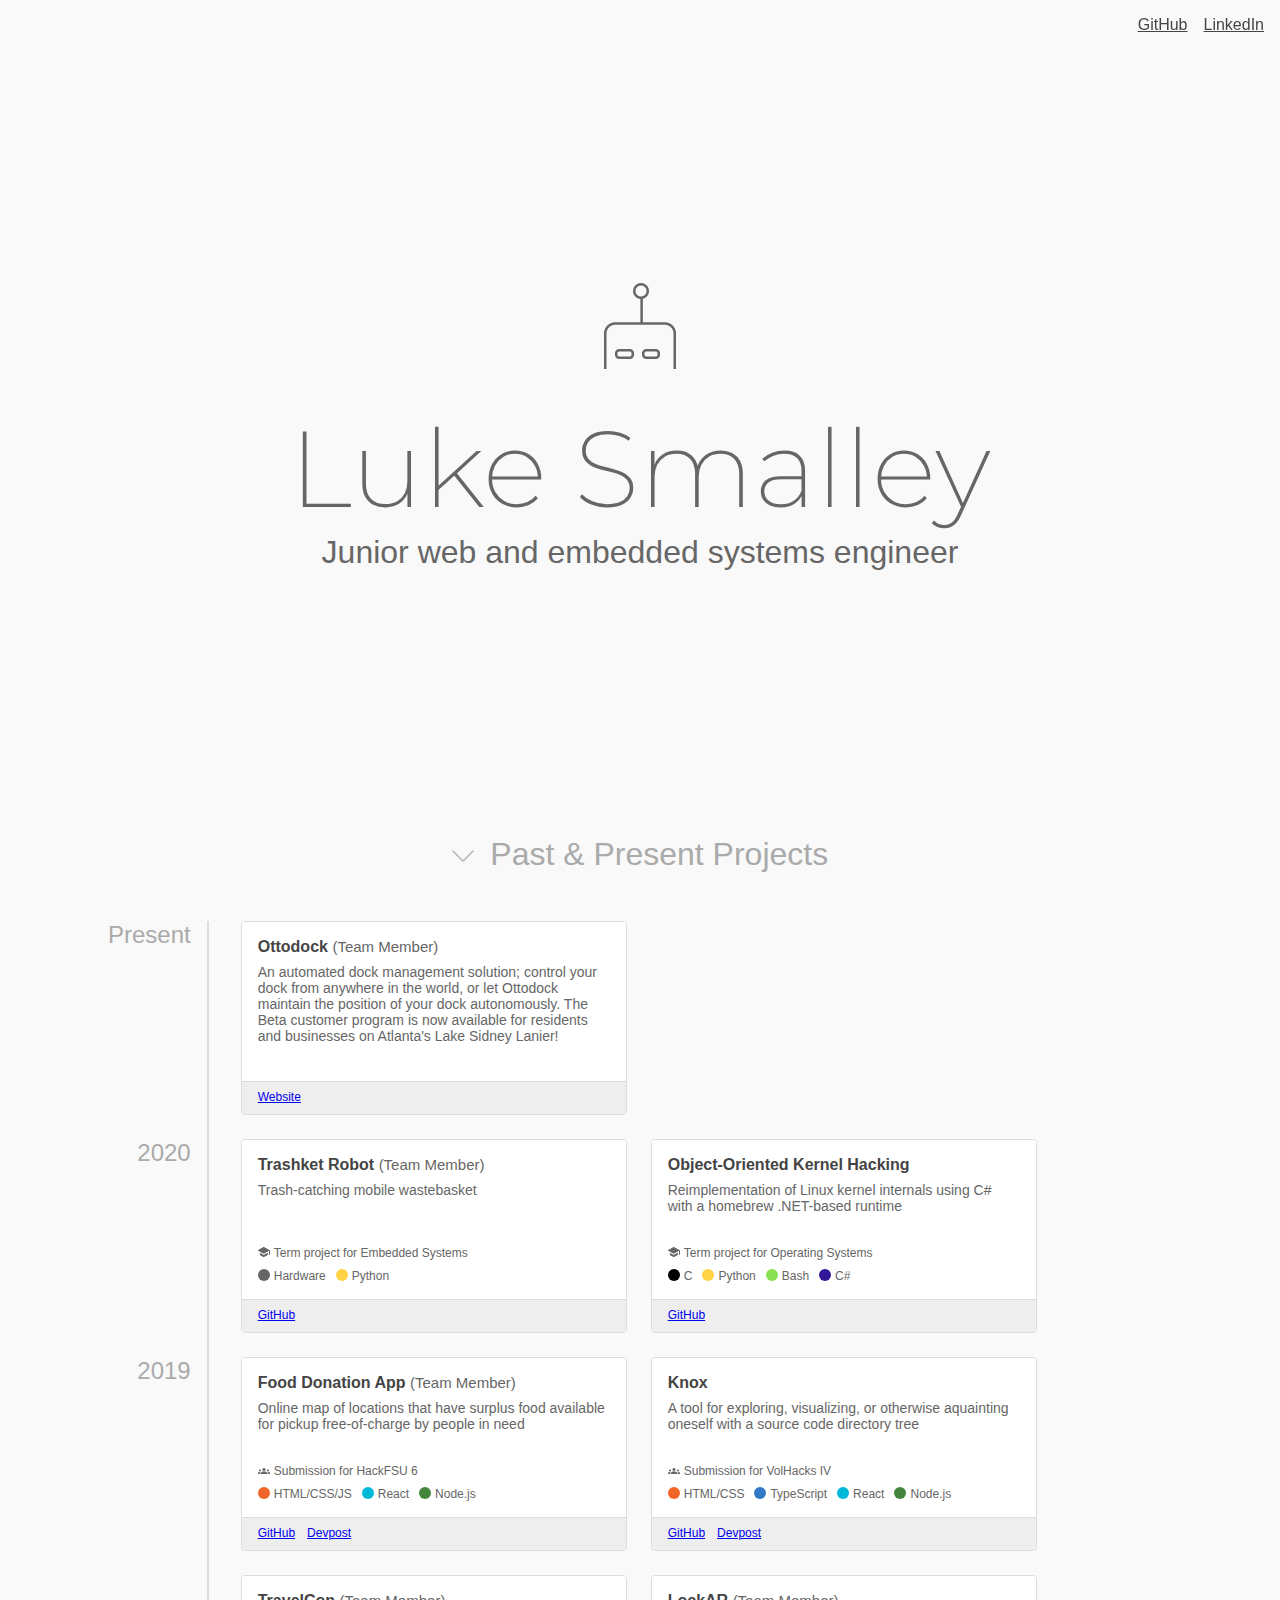
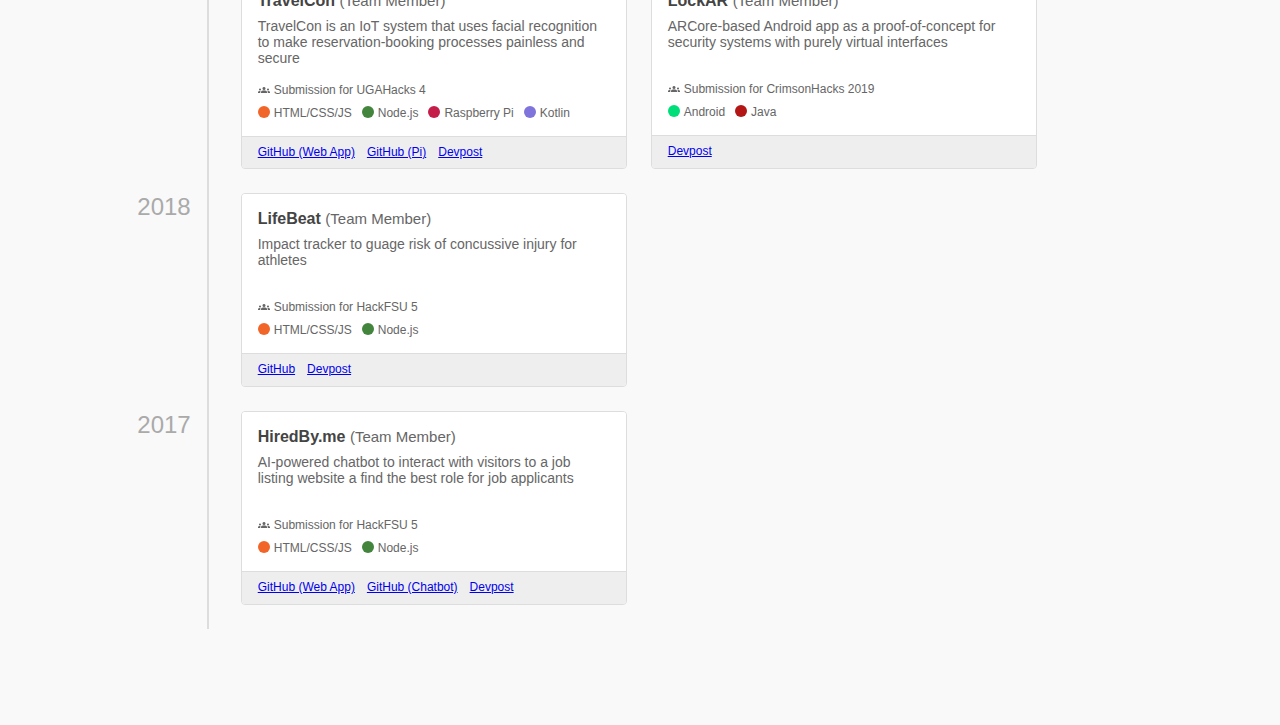
==== commit 110d4f6e: "DEPLOY THE PROTOTYPE" ====
--- a/index.html
+++ b/index.html
@@ -1,137 +1,398 @@
-<!doctype html>
+<!DOCTYPE html>
 
 <html lang="en">
   <head>
     <title>Luke Smalley</title>
+    <meta charset="utf8"/>
     <meta name="viewport" content="width=device-width, initial-scale=1"/>
-    <link rel="stylesheet" href="https://fonts.googleapis.com/css?family=Open+Sans:300,400">
-    <link rel="stylesheet" href="https://fonts.googleapis.com/css?family=Montserrat:200,300,400">
-    <link rel="stylesheet" href="./layout.css"/>
-    <link rel="stylesheet" href="./intro.css"/>
+    <link href="https://fonts.googleapis.com/css2?family=Montserrat:wght@200&display=swap" rel="stylesheet"/> 
+    <style>
+      body {
+        font-family: 'Segoe UI', sans-serif;
+        margin: 0;
+        background-color: #f9f9f9;
+      }
+      .links {
+        position: fixed;
+        width: calc(100% - 16px);
+        display: flex;
+        justify-content: right;
+        padding: 8px;
+      }
+      .link {
+        padding: 8px;
+        color: #444;
+      }
+      .cover {
+        display: flex;
+        flex-direction: column;
+        justify-content: center;
+        align-items: center;
+        height: calc(100vh - 80px);
+        color: #666;
+      }
+      .cover__image {
+        /* Need to engage in some relative sizing here (or everywhere) */
+        width: 88px;
+        height: 88px;
+        padding: 32px;
+      }
+      .cover__header {
+        font-family: Montserrat, sans-serif;
+        font-size: 108px;
+        font-weight: 200;
+        text-align: center;
+      }
+      .cover__subheader {
+        font-size: 32px;
+        font-weight: 200;
+        text-align: center;
+      }
+      @media (max-width: 768px) {
+        .cover__header {
+          font-size: 64px;
+        }
+        .cover__subheader {
+          font-size: 24px;
+        }
+      }
+      .projects-header {
+        padding: 16px 0 48px;
+        text-align: center;
+        font-size: 32px;
+        font-weight: 300;
+        background-color: #f9f9f9;
+        color: #aaa;
+      }
+      .projects-header__arrow {
+        height: 32px;
+        vertical-align: bottom;
+        margin-right: 16px;
+        margin-left: -32px;
+        opacity: 0;
+        transition-property: margin-left, opacity;
+        transition-duration: 0.3s;
+      }
+      .projects {
+        display: grid;
+        grid-template-columns: max-content auto;
+        padding: 0 calc((100% - 1000px) / 2) 96px;
+        /* I need a column on the right with width equal to column #1 */
+        margin-left: -48px;
+        background-color: #f9f9f9;
+      }
+      .year-label {
+        font-size: 24px;
+        font-weight: 300;
+        text-align: right;
+        border-right: 2px solid #ddd;
+        padding: 0 16px;
+        color: #aaa;
+        margin-right: 8px;
+      }
+      .year-projects {
+        display: flex;
+        flex-wrap: wrap;
+      }
+      .project {
+        margin: 0 0 24px 24px;
+        border-radius: 4px;
+        border: 1px solid #ddd;
+        width: 384px;
+        height: 192px;
+        overflow: hidden;
+        color: #666;
+        display: flex;
+        flex-direction: column;
+      }
+      @media (max-width: 1144px) {
+        /* Serious misuse of exact px dimensions */
+        .projects {
+          padding: 0 calc((100% - 640px) / 2) 96px;
+        }
+        .project {
+          width: 480px;
+        }
+      }
+      @media (max-width: 768px) {
+        /* Serious misuse of exact px dimensions */
+        .projects {
+          padding: 0 calc((100% - 560px) / 2) 96px;
+        }
+        .project {
+          width: 384px;
+        }
+      }
+      .project__info {
+        padding: 16px 16px 8px;
+        background-color: #fff;
+        flex-grow: 1;
+        display: flex;
+        flex-direction: column;
+      }
+      .project__links {
+        display: flex;
+        padding: 8px 16px 10px;
+        background-color: #eee;
+        font-size: 12px;
+        border-top: 1px solid #ddd;
+      }
+      .project-link {
+        margin-right: 12px;
+      }
+      .project-link:visited {
+        color: #666;
+      }
+      .project__name {
+        font-size: 16px;
+        font-weight: 600;
+        color: #444;
+      }
+      .project__subname {
+        font-size: 15px;
+        font-weight: 400;
+        color: #666;
+      }
+      .project__description {
+        padding: 8px 0;
+        font-size: 14px;
+        flex-grow: 1;
+      }
+      .project__event {
+        padding-top: 8px;
+        font-size: 12px;
+      }
+      .project-icon {
+        position: relative;
+        top: 1px;
+        width: 12px;
+        margin-right: 4px;
+      }
+      .project__technologies {
+        padding-top: 8px;
+        font-size: 12px;
+        display: flex;
+        flex-wrap: wrap;
+      }
+      .project-tech {
+        margin-right: 10px;
+        margin-bottom: 8px;
+      }
+      .project-tech-color {
+        display: inline-block;
+        height: 12px;
+        border-radius: 50%;
+      }
+    </style>
   </head>
   <body>
+    <div class="links">
+      <a class="link" href="https://github.com/lukedsmalley">GitHub</a>
+      <a class="link" href="https://linkedin.com/in/lukedsmalley">LinkedIn</a>
+    </div>
+    <div class="cover">
+      <img class="cover__image" src="robot.png"/>
+      <div class="cover__header">Luke Smalley</div>
+      <div class="cover__subheader">Junior web and embedded systems engineer</div>
+    </div>
+    <div class="projects-header"><img class="projects-header__arrow" src="./down-arrow.png" alt="Arrow pointing downward"/>Past & Present Projects</div>
+    <div class="projects">
+      <div class="year-label">Present</div>
+      <div class="year-projects">
+        <!--<div>-->
+          <div class="project">
+            <div class="project__info">
+              <div class="project__name">Ottodock <span class="project__subname">(Team Member)</span></div>
+              <div class="project__description">An automated dock management solution; control your dock from anywhere in the world, or let Ottodock maintain the position of your dock autonomously. The Beta customer program is now available for residents and businesses on Atlanta's Lake Sidney Lanier!</div>
+            </div>
+            <div class="project__links">
+              <a class="project-link" href="http://ottodock.com">Website</a>
+            </div>
+          </div>
+        <!--</div>-->
+      </div>
+      <div class="year-label">2020</div>
+      <div class="year-projects">
+        <!--<div>-->
+          <div class="project">
+            <div class="project__info">
+              <div class="project__name">Trashket Robot <span class="project__subname">(Team Member)</span></div>
+              <div class="project__description">Trash-catching mobile wastebasket</div>
+              <div class="project__event"><img class="project-icon" src="school.png" alt="Graduation cap"/>Term project for Embedded Systems</div>
+              <div class="project__technologies">
+                <span class="project-tech"><span class="project-icon project-tech-color" style="background-color: #666;"></span>Hardware</span>
+                <span class="project-tech"><span class="project-icon project-tech-color" style="background-color: #ffd343;"></span>Python</span>
+              </div>
+            </div>
+            <div class="project__links">
+              <a class="project-link" href="https://github.com/lukedsmalley/trashket-robot">GitHub</a>
+            </div>
+          </div>
+        <!--</div>-->
+        <!--<div>-->
+          <div class="project">
+            <div class="project__info">
+              <div class="project__name">Object-Oriented Kernel Hacking</div>
+              <div class="project__description">Reimplementation of Linux kernel internals using C# with a homebrew .NET-based runtime</div>
+              <div class="project__event"><img class="project-icon" src="school.png" alt="Graduation cap"/>Term project for Operating Systems</div>
+              <div class="project__technologies">
+                <span class="project-tech"><span class="project-icon project-tech-color" style="background-color: #000;"></span>C</span>
+                <span class="project-tech"><span class="project-icon project-tech-color" style="background-color: #ffd343;"></span>Python</span>
+                <span class="project-tech"><span class="project-icon project-tech-color" style="background-color: #89e051;"></span>Bash</span>
+                <span class="project-tech"><span class="project-icon project-tech-color" style="background-color: rgb(51, 23, 153);"></span>C#</span>
+              </div>
+            </div>
+            <div class="project__links">
+              <a class="project-link" href="https://github.com/lukedsmalley/oo-kernel-hacking">GitHub</a>
+            </div>
+          </div>
+        <!--</div>-->
+      </div>
+      <div class="year-label">2019</div>
+      <div class="year-projects">
+        <div>
+          <div class="project">
+            <div class="project__info">
+              <div class="project__name">Food Donation App <span class="project__subname">(Team Member)</span></div>
+              <div class="project__description">Online map of locations that have surplus food available for pickup free-of-charge by people in need</div>
+              <div class="project__event"><img class="project-icon" src="team.png" alt="Team of people"/>Submission for HackFSU 6</div>
+              <div class="project__technologies">
+                <span class="project-tech"><span class="project-icon project-tech-color" style="background-color: #f16529;"></span>HTML/CSS/JS</span>
+                <span class="project-tech"><span class="project-icon project-tech-color" style="background-color: #00b8d8;"></span>React</span>
+                <span class="project-tech"><span class="project-icon project-tech-color" style="background-color: #43853d;"></span>Node.js</span>
+              </div>
+            </div>
+            <div class="project__links">
+              <a class="project-link" href="https://github.com/lukedsmalley/food-donation-app">GitHub</a>
+              <a class="project-link" href="https://devpost.com/software/fdw-food-donation-website">Devpost</a>
+            </div>
+          </div>
+        </div>
+        <div>
+          <div class="project">
+            <div class="project__info">
+              <div class="project__name">Knox</div>
+              <div class="project__description">A tool for exploring, visualizing, or otherwise aquainting oneself with a source code directory tree</div>
+              <div class="project__event"><img class="project-icon" src="team.png" alt="Team of people"/>Submission for VolHacks IV</div>
+              <div class="project__technologies">
+                <span class="project-tech"><span class="project-icon project-tech-color" style="background-color: #f16529;"></span>HTML/CSS</span>
+                <span class="project-tech"><span class="project-icon project-tech-color" style="background-color: #3178c6;"></span>TypeScript</span>
+                <span class="project-tech"><span class="project-icon project-tech-color" style="background-color: #00b8d8;"></span>React</span>
+                <span class="project-tech"><span class="project-icon project-tech-color" style="background-color: #43853d;"></span>Node.js</span>
+              </div>
+            </div>
+            <div class="project__links">
+              <a class="project-link" href="https://github.com/lukedsmalley/knox">GitHub</a>
+              <a class="project-link" href="https://devpost.com/software/knox">Devpost</a>
+            </div>
+          </div>
+        </div>
+        <div>
+          <div class="project">
+            <div class="project__info">
+              <div class="project__name">TravelCon <span class="project__subname">(Team Member)</span></div>
+              <div class="project__description">TravelCon is an IoT system that uses facial recognition to make reservation-booking processes painless and secure</div>
+              <div class="project__event"><img class="project-icon" src="team.png" alt="Team of people"/>Submission for UGAHacks 4</div>
+              <div class="project__technologies">
+                <span class="project-tech"><span class="project-icon project-tech-color" style="background-color: #f16529;"></span>HTML/CSS/JS</span>
+                <span class="project-tech"><span class="project-icon project-tech-color" style="background-color: #43853d;"></span>Node.js</span>
+                <span class="project-tech"><span class="project-icon project-tech-color" style="background-color: #c51d4a;"></span>Raspberry Pi</span>
+                <span class="project-tech"><span class="project-icon project-tech-color" style="background-color: #7f74dc;"></span>Kotlin</span>
+              </div>
+            </div>
+            <div class="project__links">
+              <a class="project-link" href="https://github.com/lukedsmalley/travelcon-web">GitHub (Web App)</a>
+              <a class="project-link" href="https://github.com/lukedsmalley/travelcon-pi">GitHub (Pi)</a>
+              <a class="project-link" href="https://devpost.com/software/travelcon">Devpost</a>
+            </div>
+          </div>
+        </div>
+        <div>
+          <div class="project">
+            <div class="project__info">
+              <div class="project__name">LockAR <span class="project__subname">(Team Member)</span></div>
+              <div class="project__description">ARCore-based Android app as a proof-of-concept for security systems with purely virtual interfaces</div>
+              <div class="project__event"><img class="project-icon" src="team.png" alt="Team of people"/>Submission for CrimsonHacks 2019</div>
+              <div class="project__technologies">
+                <span class="project-tech"><span class="project-icon project-tech-color" style="background-color: #00de7a;"></span>Android</span>
+                <span class="project-tech"><span class="project-icon project-tech-color" style="background-color: #b41515;"></span>Java</span>
+              </div>
+            </div>
+            <div class="project__links">
+              <a class="project-link" href="https://devpost.com/software/lockar">Devpost</a>
+            </div>
+          </div>
+        </div>
+      </div>
+      <div class="year-label">2018</div>
+      <div class="year-projects">
+        <div>
+          <div class="project">
+            <div class="project__info">
+              <div class="project__name">LifeBeat <span class="project__subname">(Team Member)</span></div>
+              <div class="project__description">Impact tracker to guage risk of concussive injury for athletes</div>
+              <div class="project__event"><img class="project-icon" src="team.png" alt="Team of people"/>Submission for HackFSU 5</div>
+              <div class="project__technologies">
+                <span class="project-tech"><span class="project-icon project-tech-color" style="background-color: #f16529;"></span>HTML/CSS/JS</span>
+                <span class="project-tech"><span class="project-icon project-tech-color" style="background-color: #43853d;"></span>Node.js</span>
+              </div>
+            </div>
+            <div class="project__links">
+              <a class="project-link" href="https://github.com/lukedsmalley/lifebeat-web">GitHub</a>
+              <a class="project-link" href="https://devpost.com/software/lifebeat-ulz9aw">Devpost</a>
+            </div>
+          </div>
+        </div>
+      </div>
+      <div class="year-label">2017</div>
+      <div class="year-projects">
+        <div>
+          <div class="project">
+            <div class="project__info">
+              <div class="project__name">HiredBy.me <span class="project__subname">(Team Member)</span></div>
+              <div class="project__description">AI-powered chatbot to interact with visitors to a job listing website a find the best role for job applicants</div>
+              <div class="project__event"><img class="project-icon" src="team.png" alt="Team of people"/>Submission for HackFSU 5</div>
+              <div class="project__technologies">
+                <span class="project-tech"><span class="project-icon project-tech-color" style="background-color: #f16529;"></span>HTML/CSS/JS</span>
+                <span class="project-tech"><span class="project-icon project-tech-color" style="background-color: #43853d;"></span>Node.js</span>
+              </div>
+            </div>
+            <div class="project__links">
+              <a class="project-link" href="https://github.com/pvenigandla/hirebot">GitHub (Web App)</a>
+              <a class="project-link" href="https://github.com/JayDosunmu/hackgtbot">GitHub (Chatbot)</a>
+              <a class="project-link" href="https://devpost.com/software/hiredby-me">Devpost</a>
+            </div>
+          </div>
+        </div>
+      </div>
+    </div>
     <script>
-      function pickHue() {
-        let hue = Math.random() * 360;
-        if (hue < 10 || (hue > 60 && hue < 130) || (hue > 220 && hue < 340) || hue > 350) return pickHue();
-        else return hue;
-      }
-      let hue = pickHue();
-      document.querySelector('body').style.setProperty('--theme', 'hsl(' + hue + 'deg, 78%, 40%)');
-      document.querySelector('body').style.setProperty('--theme-dark', 'hsl(' + hue + 'deg, 76%, 34%)');
-      document.querySelector('body').style.setProperty('--skill-exposed', 'hsl(' + (hue + 240) + 'deg, 78%, 40%)');
-      document.querySelector('body').style.setProperty('--skill-aquainted', 'hsl(' + (hue + 220) + 'deg, 78%, 40%)');
-      document.querySelector('body').style.setProperty('--skill-familiar', 'hsl(' + (hue + 200) + 'deg, 78%, 40%)');
-      document.querySelector('body').style.setProperty('--skill-expert', 'hsl(' + (hue + 150) + 'deg, 78%, 40%)');
+      const projectsHeaderArrowElement = document.querySelector('.projects-header__arrow')
+
+      function updateProjectsHeaderArrow() {
+        if (window.scrollY === 0) {
+          projectsHeaderArrowElement.style.opacity = 1
+          projectsHeaderArrowElement.style['margin-left'] = 0
+        } else {
+          projectsHeaderArrowElement.style.opacity = 0
+          projectsHeaderArrowElement.style['margin-left'] = '-32px'
+        }
+      }
+
+      let scrollTimeout = null
+      window.addEventListener('scroll', e => {
+        if (scrollTimeout) {
+          clearTimeout(scrollTimeout)
+        } else {
+          updateProjectsHeaderArrow()
+        }
+        scrollTimeout = setTimeout(() => {
+          scrollTimeout = null
+          updateProjectsHeaderArrow()
+        }, 100)
+      })
+
+      updateProjectsHeaderArrow()
     </script>
-    <div class="card back-card">
-      <span class="heading">luke <b>smalley</b></span>
-      <div class="card front-card">
-        <div class="hotlink-bar">
-          <a class="hotlink" href="https://twitter.com/lukedsmalley">
-            <img class="hotlink__inactive-image" src="./logos/social/twitter-light.png"/>
-            <img class="hotlink__hover-image" src="./logos/social/twitter-color.png"/>
-          </a>
-          <a class="hotlink" href="https://instagram.com/lukedsmalley">
-            <img class="hotlink__inactive-image" src="./logos/social/instagram-light.png"/>
-            <img class="hotlink__hover-image" src="./logos/social/instagram-color.png"/>
-          </a>
-          <a class="hotlink" href="https://linkedin.com/in/lukedsmalley">
-            <img class="hotlink__inactive-image" src="./logos/social/linkedin-light.png"/>
-            <img class="hotlink__hover-image" src="./logos/social/linkedin-color.png"/>
-          </a>
-          <a class="hotlink" href="https://github.com/lukedsmalley">
-            <img class="hotlink__inactive-image" src="./logos/social/github-light.png"/>
-            <img class="hotlink__hover-image" src="./logos/social/github-color.png"/>
-          </a>
-        </div>
-        <div class="intro">
-          <div class="intro-section bio">
-            <p>Hey! I'm Luke. 🖐</p>
-            <p>I'm studying computer science at Georgia State University and working with consumer-scale automation on the side.</p>
-            <p>Previously, I instructed the Robotics and Programming merit badges at <a class="intro-link" href="https://www.campwoodruff.org">Woodruff Scout Reservation</a> during the summers of 2015-2018. As a high-school student, I participated in a summer internship program in software development at <a class="intro-link" href="https://www.getorderly.com">Orderly</a>.</p>
-            <p>I was a retail pharmacy associate for about two years. 💊</p>
-            <p>During the 2017-2018 school year I attended a large number of <a class="intro-link" href="https://mlh.io">Major League Hacking</a> events in and around Altanta. Though my ability to reach these events has diminished a little, I really love the opportunities to spend a weekend meeting new people and building stuff. Over the past semesters I attended:</p>
-            <div class="events">
-              <div class="event">
-                <img class="event__image" src="./logos/events/hackgsu-dark.png"/>
-                <div class="event__description">
-                  <span class="event__name">HackGSU</span>
-                  <span class="event__semester">Spring 2017</span>
-                </div>
-              </div>
-              <div class="event">
-                <img class="event__image" src="./logos/events/hackgt-dark.png"/>
-                <div class="event__description">
-                  <span class="event__name">HackGT 4</span>
-                  <span class="event__semester">Fall 2017</span>
-                </div>
-              </div>
-              <div class="event">
-                <img class="event__image" src="./logos/events/hackgsu-dark.png"/>
-                <div class="event__description">
-                  <span class="event__name">HackGSU</span>
-                  <span class="event__semester">Fall 2017</span>
-                </div>
-              </div>
-              <div class="event">
-                <img class="event__image" src="./logos/events/ugahacks-dark.png"/>
-                <div class="event__description">
-                  <span class="event__name">UGAHacks 3</span>
-                  <span class="event__semester">Spring 2018</span>
-                </div>
-              </div>
-              <div class="event">
-                <img class="event__image" src="./logos/events/hackgsu-dark.png"/>
-                <div class="event__description">
-                  <span class="event__name">HackGSU</span>
-                  <span class="event__semester">Spring 2018</span>
-                </div>
-              </div>
-              <div class="event">
-                <img class="event__image" src="./logos/events/hackfsu-dark.png"/>
-                <div class="event__description">
-                  <span class="event__name">HackFSU 5</span>
-                  <span class="event__semester">Spring 2018</span>
-                </div>
-              </div>
-              <div class="event">
-                <img class="event__image" src="./logos/events/hackgsu-dark.png"/>
-                <div class="event__description">
-                  <span class="event__name">HackGSU</span>
-                  <span class="event__semester">Fall 2018</span>
-                </div>
-              </div>
-            </div>
-            <p>I'm just tryin' to know my way around web development, front and back. Along the way I've ended up doing an awful lot of robotics. At the moment I'm working heavily with the Raspberry Pi, but I've tinkered with several hobby platforms.</p>
-            <p>My current software-related experience lies in:</p>
-            <div class="technologies">
-              <span class="technology technology--expert">Node.js</span>
-              <span class="technology technology--expert">JavaScript</span>
-              <span class="technology technology--expert">Java</span>
-              <span class="technology technology--familiar">Webpack</span>
-              <span class="technology technology--familiar">Python</span>
-              <span class="technology technology--aquainted">SCSS</span>
-              <span class="technology technology--aquainted">Vue.js</span>
-              <span class="technology technology--aquainted">SQL</span>
-              <span class="technology technology--aquainted">MongoDB</span>
-              <span class="technology technology--aquainted">AWS</span>
-              <span class="technology technology--aquainted">C#</span>
-              <span class="technology technology--aquainted">C</span>
-            </div>
-            <p>I'll be learning these in the near-future:</p>
-            <div class="technologies">
-              <span class="technology technology--exposed">React</span>
-              <span class="technology technology--exposed">Docker</span>
-              <span class="technology technology--exposed">Golang</span>
-            </div>
-          </div>
-          <div class="intro-section contact">
-            <p>Interested in friendly personal or professional conversation? Hit me up on Twitter or via email or voicemail:</p>
-            <p><a class="intro-link" href="https://twitter.com/lukedsmalley">@lukedsmalley</a> // lukedsmalley@gmail.com // 770-757-7949</p>
-          </div>
-        </div>
-      </div>
-    </div>
   </body>
-</html>
+</html>